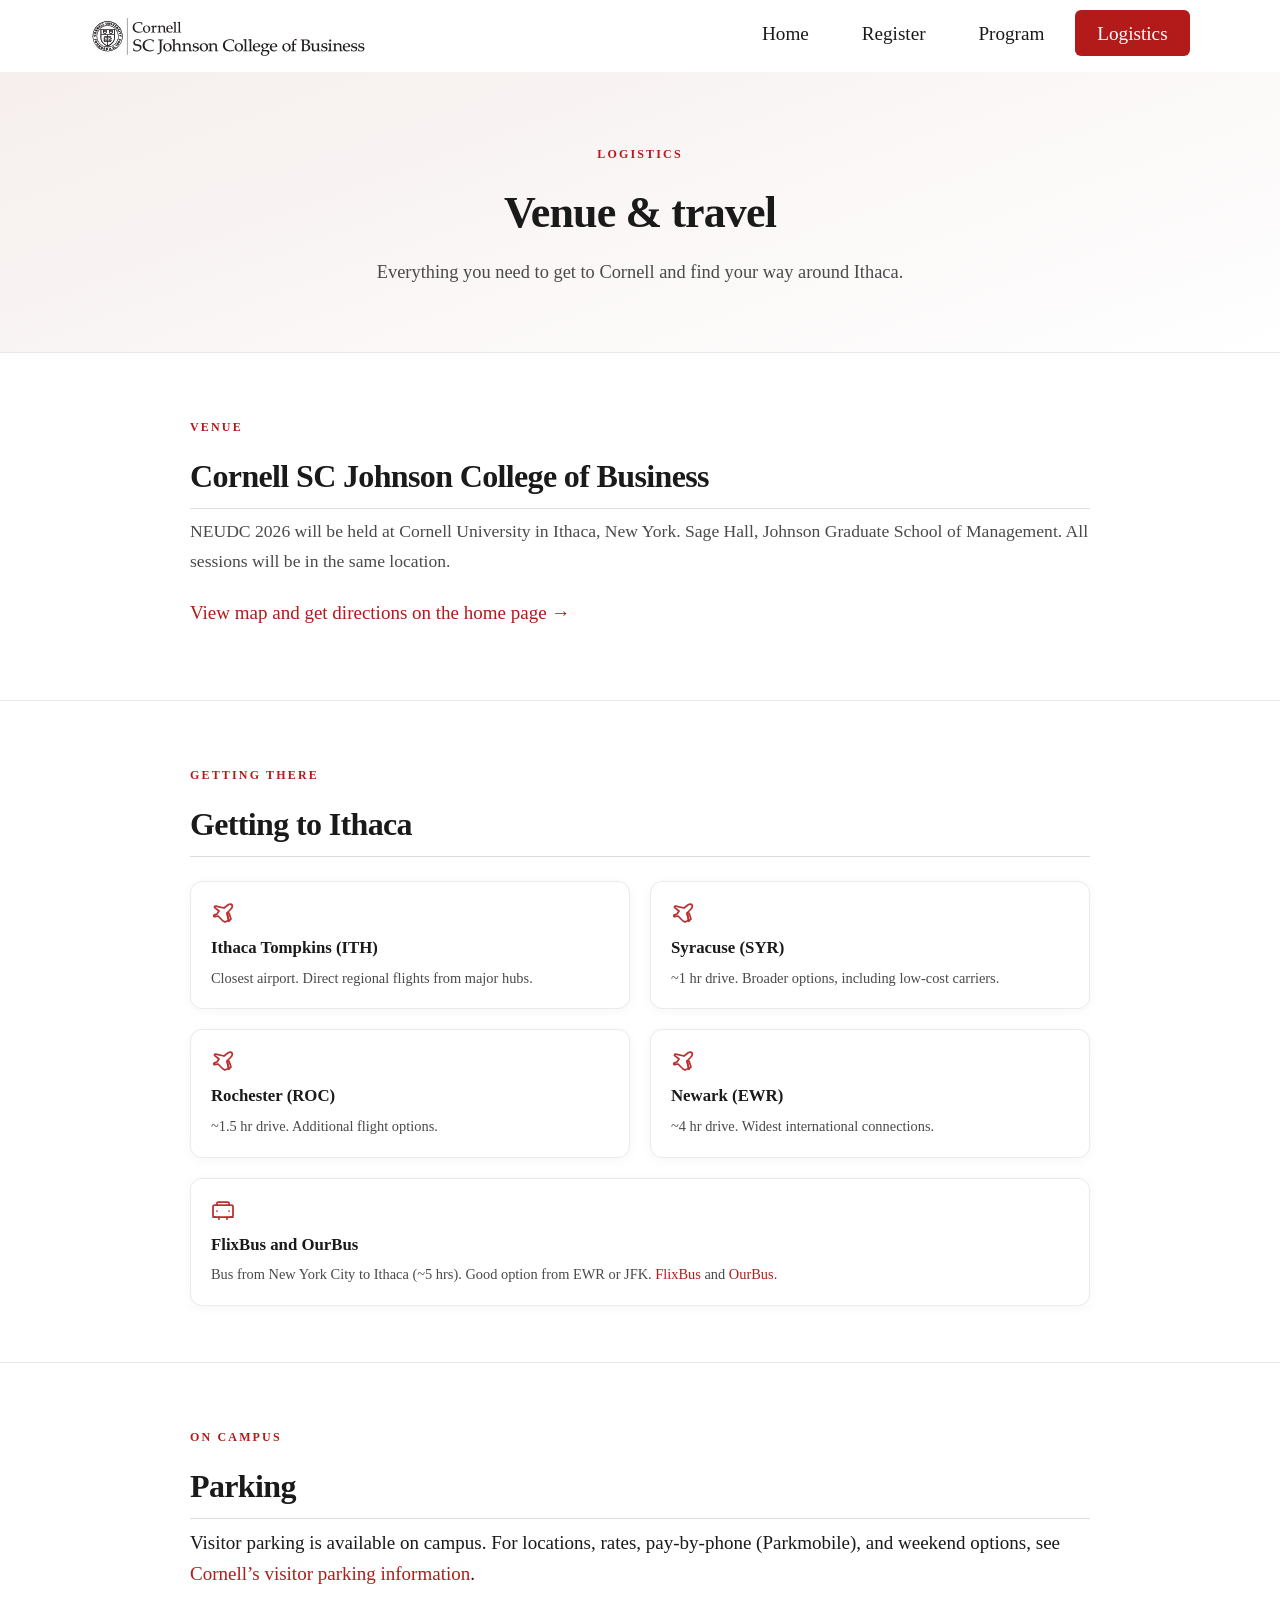
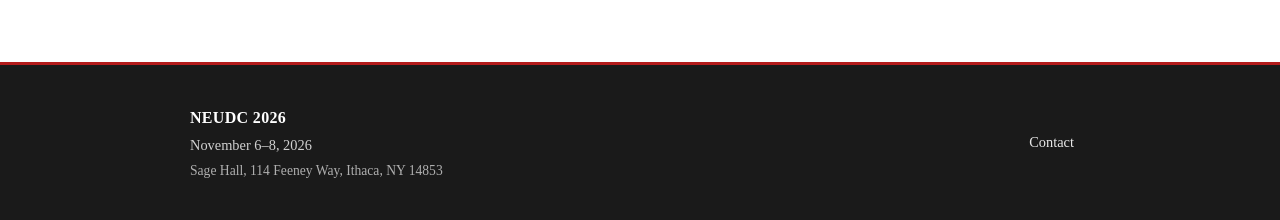
==== logistics.html @ 7b50faab "Initial commit: NEUDC 2026 conference site Made-with: Cursor" ====
<!DOCTYPE html>
<html lang="en">
<head>
  <meta charset="utf-8">
  <meta name="viewport" content="width=device-width, initial-scale=1">
  <title>Logistics — NEUDC 2026 · Cornell University</title>
  <link rel="stylesheet" href="styles.css">
</head>
<body id="top">
  <a href="#top" class="scroll-to-top" aria-label="Scroll to top" title="Back to top">↑</a>
  <header class="site-header">
    <div class="wrap">
      <div class="header-left">
        <a href="index.html" class="logo-link">
          <img src="SC-Johnson-College-Logo-package/Digital/SVG/SC Johnson Logo black.svg" alt="Cornell SC Johnson College of Business" class="logo-cornell">
        </a>
        <button type="button" class="hamburger" aria-label="Toggle menu" aria-expanded="false">
          <span class="hamburger-line"></span>
          <span class="hamburger-line"></span>
          <span class="hamburger-line"></span>
        </button>
      </div>
      <nav class="nav-wrapper" aria-label="Main">
        <ul class="nav">
          <li><a href="index.html">Home</a></li>
          <li><a href="register.html">Register</a></li>
          <li><a href="program.html">Program</a></li>
          <li><a href="logistics.html" class="active">Logistics</a></li>
        </ul>
      </nav>
    </div>
  </header>

  <section class="content-section logistics-hero">
    <div class="section-wrap">
      <span class="section-label">Logistics</span>
      <h1 class="logistics-hero__title">Venue &amp; travel</h1>
      <p class="logistics-hero__lead">Everything you need to get to Cornell and find your way around Ithaca.</p>
    </div>
  </section>

  <section class="content-section logistics-venue">
    <div class="section-wrap">
      <span class="section-label">Venue</span>
      <h2 class="section-title">Cornell SC Johnson College of Business</h2>
      <p class="lead">NEUDC 2026 will be held at Cornell University in Ithaca, New York. Sage Hall, Johnson Graduate School of Management. All sessions will be in the same location.</p>
      <p><a href="index.html#section-venue">View map and get directions on the home page →</a></p>
    </div>
  </section>

  <section class="content-section logistics-getting-there">
    <div class="section-wrap">
      <span class="section-label">Getting there</span>
      <h2 class="section-title">Getting to Ithaca</h2>
      <div class="transport-grid">
        <div class="transport-card">
          <span class="transport-card__icon" aria-hidden="true"><svg xmlns="http://www.w3.org/2000/svg" width="24" height="24" viewBox="0 0 24 24" fill="none" stroke="currentColor" stroke-width="1.75" stroke-linecap="round" stroke-linejoin="round"><path d="M17.8 19.2L16 11l3.5-3.5C21 6 21.5 4 21 3c-.5-1-2-1-3.5-.5L13 6L4.8 4.2c-.5-.1-1 .1-1.2.5-.2.4 0 .9.4 1.2L8 9l-2 3-2.5.8c-.5.2-.8.7-.7 1.2.1.5.6.8 1.1.7L7 14l5 5 2 1 3.8-1.8z"/><path d="M16 11l2 8 2-2-2-6-2 0z"/></svg></span>
          <h3 class="transport-card__title">Ithaca Tompkins (ITH)</h3>
          <p class="transport-card__desc">Closest airport. Direct regional flights from major hubs.</p>
        </div>
        <div class="transport-card">
          <span class="transport-card__icon" aria-hidden="true"><svg xmlns="http://www.w3.org/2000/svg" width="24" height="24" viewBox="0 0 24 24" fill="none" stroke="currentColor" stroke-width="1.75" stroke-linecap="round" stroke-linejoin="round"><path d="M17.8 19.2L16 11l3.5-3.5C21 6 21.5 4 21 3c-.5-1-2-1-3.5-.5L13 6L4.8 4.2c-.5-.1-1 .1-1.2.5-.2.4 0 .9.4 1.2L8 9l-2 3-2.5.8c-.5.2-.8.7-.7 1.2.1.5.6.8 1.1.7L7 14l5 5 2 1 3.8-1.8z"/><path d="M16 11l2 8 2-2-2-6-2 0z"/></svg></span>
          <h3 class="transport-card__title">Syracuse (SYR)</h3>
          <p class="transport-card__desc">~1 hr drive. Broader options, including low-cost carriers.</p>
        </div>
        <div class="transport-card">
          <span class="transport-card__icon" aria-hidden="true"><svg xmlns="http://www.w3.org/2000/svg" width="24" height="24" viewBox="0 0 24 24" fill="none" stroke="currentColor" stroke-width="1.75" stroke-linecap="round" stroke-linejoin="round"><path d="M17.8 19.2L16 11l3.5-3.5C21 6 21.5 4 21 3c-.5-1-2-1-3.5-.5L13 6L4.8 4.2c-.5-.1-1 .1-1.2.5-.2.4 0 .9.4 1.2L8 9l-2 3-2.5.8c-.5.2-.8.7-.7 1.2.1.5.6.8 1.1.7L7 14l5 5 2 1 3.8-1.8z"/><path d="M16 11l2 8 2-2-2-6-2 0z"/></svg></span>
          <h3 class="transport-card__title">Rochester (ROC)</h3>
          <p class="transport-card__desc">~1.5 hr drive. Additional flight options.</p>
        </div>
        <div class="transport-card">
          <span class="transport-card__icon" aria-hidden="true"><svg xmlns="http://www.w3.org/2000/svg" width="24" height="24" viewBox="0 0 24 24" fill="none" stroke="currentColor" stroke-width="1.75" stroke-linecap="round" stroke-linejoin="round"><path d="M17.8 19.2L16 11l3.5-3.5C21 6 21.5 4 21 3c-.5-1-2-1-3.5-.5L13 6L4.8 4.2c-.5-.1-1 .1-1.2.5-.2.4 0 .9.4 1.2L8 9l-2 3-2.5.8c-.5.2-.8.7-.7 1.2.1.5.6.8 1.1.7L7 14l5 5 2 1 3.8-1.8z"/><path d="M16 11l2 8 2-2-2-6-2 0z"/></svg></span>
          <h3 class="transport-card__title">Newark (EWR)</h3>
          <p class="transport-card__desc">~4 hr drive. Widest international connections.</p>
        </div>
        <div class="transport-card transport-card--wide">
          <span class="transport-card__icon" aria-hidden="true"><svg xmlns="http://www.w3.org/2000/svg" width="24" height="24" viewBox="0 0 24 24" fill="none" stroke="currentColor" stroke-width="1.75" stroke-linecap="round" stroke-linejoin="round"><rect x="2" y="6" width="20" height="12" rx="1.5"/><path d="M6 6V4a1 1 0 011-1h10a1 1 0 011 1v2"/><path d="M6 12h.01M18 12h.01"/><path d="M2 18h3M19 18h3"/><path d="M8 18v2M16 18v2"/></svg></span>
          <h3 class="transport-card__title">FlixBus and OurBus</h3>
          <p class="transport-card__desc">Bus from New York City to Ithaca (~5 hrs). Good option from EWR or JFK. <a href="https://www.flixbus.com/" target="_blank" rel="noopener">FlixBus</a> and <a href="https://www.ourbus.com/bus/ithaca" target="_blank" rel="noopener">OurBus</a>.</p>
        </div>
      </div>
    </div>
  </section>

  <section class="content-section logistics-parking">
    <div class="section-wrap">
      <span class="section-label">On campus</span>
      <h2 class="section-title">Parking</h2>
      <p>Visitor parking is available on campus. For locations, rates, pay-by-phone (Parkmobile), and weekend options, see <a href="https://www.cornell.edu/visit/parking/" target="_blank" rel="noopener">Cornell’s visitor parking information</a>.</p>
    </div>
  </section>

  <footer class="site-footer">
    <div class="site-footer__wrap">
      <div class="site-footer__brand">
        <span class="site-footer__name">NEUDC 2026</span>
        <span class="site-footer__meta">November 6–8, 2026</span>
        <span class="site-footer__address">Sage Hall, 114 Feeney Way, Ithaca, NY 14853</span>
      </div>
      <a href="#" class="site-footer__link" title="Contact email TBA">Contact</a>
    </div>
  </footer>
  <script>
    (function() {
      var btn = document.querySelector('.scroll-to-top');
      if (!btn) return;
      function toggle() { btn.classList.toggle('visible', window.scrollY > 400); }
      window.addEventListener('scroll', toggle);
      toggle();
    })();
    (function() {
      var hamburger = document.querySelector('.hamburger');
      var nav = document.querySelector('.nav-wrapper');
      if (!hamburger || !nav) return;
      function openMenu() {
        hamburger.setAttribute('aria-expanded', 'true');
        nav.classList.add('is-open');
        document.body.classList.add('menu-open');
      }
      function closeMenu() {
        hamburger.setAttribute('aria-expanded', 'false');
        nav.classList.remove('is-open');
        document.body.classList.remove('menu-open');
      }
      hamburger.addEventListener('click', function() {
        if (nav.classList.contains('is-open')) closeMenu();
        else openMenu();
      });
      nav.querySelectorAll('.nav a').forEach(function(a) {
        a.addEventListener('click', closeMenu);
      });
      document.addEventListener('keydown', function(e) {
        if (e.key === 'Escape') closeMenu();
      });
    })();
  </script>
</body>
</html>
---- styles.css ----
/* NEUDC 2026 — Cornell University / CIDER */

:root {
  /* Primary palette — Cornell red, used for primary CTAs, nav active, links, accents */
  --cornell-red: #b31b1b;
  --cornell-red-dark: #8b1515;
  --cornell-red-light: #d43838;
  /* Neutrals */
  --text: #1a1a1a;
  --text-muted: #4a4a4a;
  --text-light: #6b6b6b;
  --bg: #f8f7f5;
  --bg-alt: #fff;
  --white: #fff;
  --border: #ddd;
  --border-light: #ebeae8;
  /* Intentional link/CTA use */
  --link: var(--cornell-red);
  --link-hover: var(--cornell-red-dark);
  /* Motion */
  --ease-out: cubic-bezier(0.25, 0.46, 0.45, 0.94);
  --transition-fast: 0.2s var(--ease-out);
  --transition-medium: 0.3s var(--ease-out);
}

* {
  box-sizing: border-box;
}

html {
  scroll-behavior: smooth;
  height: 100%;
}

body {
  margin: 0;
  min-height: 100%;
  display: flex;
  flex-direction: column;
  font-family: Georgia, "Times New Roman", serif;
  font-size: 19px;
  line-height: 1.65;
  color: var(--text);
  background: var(--bg);
}

/* Site header */
.site-header {
  background: var(--white);
  padding: 1rem 1.5rem;
  position: relative;
}

.site-header .wrap {
  max-width: 1100px;
  margin: 0 auto;
  display: flex;
  align-items: center;
  justify-content: space-between;
  flex-wrap: wrap;
  gap: 1rem;
  position: relative;
}

.header-left {
  display: flex;
  align-items: center;
  gap: 1rem;
}

/* Hamburger — hidden on large screens, shown on small */
.hamburger {
  display: none;
  flex-direction: column;
  justify-content: center;
  gap: 5px;
  width: 44px;
  height: 44px;
  padding: 10px;
  background: none;
  border: none;
  cursor: pointer;
  border-radius: 6px;
  transition: background var(--transition-fast);
  color: var(--text);
}
.hamburger:hover {
  background: rgba(179, 27, 27, 0.08);
}
.hamburger-line {
  display: block;
  width: 22px;
  height: 2px;
  background: currentColor;
  border-radius: 1px;
  transition: transform var(--transition-medium), opacity var(--transition-fast);
}
.hamburger[aria-expanded="true"] .hamburger-line:nth-child(1) {
  transform: translateY(7px) rotate(45deg);
}
.hamburger[aria-expanded="true"] .hamburger-line:nth-child(2) {
  opacity: 0;
}
.hamburger[aria-expanded="true"] .hamburger-line:nth-child(3) {
  transform: translateY(-7px) rotate(-45deg);
}

.logo-link {
  display: flex;
  align-items: center;
  gap: 0.75rem;
  text-decoration: none;
  color: var(--text);
  transition: opacity var(--transition-fast);
}

.logo-link:hover {
  opacity: 0.85;
}

.logo-link {
  gap: 1.25rem;
}

.logo-link img {
  height: 52px;
  width: auto;
  max-height: 56px;
  display: block;
  object-fit: contain;
}

.logo-link .logo-neudc {
  height: 34px;
  max-height: 38px;
}

.logo-link .logo-cornell {
  height: 40px;
  max-height: 44px;
}

.logo-sep {
  color: var(--border);
  font-weight: 300;
  font-size: 1.25rem;
  line-height: 1;
  user-select: none;
}

.nav {
  display: flex;
  gap: 0.5rem;
  list-style: none;
  margin: 0;
  padding: 0;
}

.nav a {
  padding: 0.8rem 1.4rem;
  text-decoration: none;
  color: var(--text);
  font-size: 1.2rem;
  font-weight: 500;
  border-radius: 6px;
  transition: color var(--transition-fast), background var(--transition-fast);
}

.nav a:hover {
  background: rgba(179, 27, 27, 0.08);
  color: var(--cornell-red);
}

.nav a.active {
  background: var(--cornell-red);
  color: var(--white);
}

/* Mobile: hamburger + slide-down nav (large screens unchanged) */
@media (max-width: 768px) {
  .hamburger {
    display: flex;
  }
  .nav-wrapper {
    position: absolute;
    top: 100%;
    left: 50%;
    transform: translateX(-50%) translateY(-8px);
    width: 100vw;
    background: var(--white);
    border-top: 1px solid var(--border-light);
    box-shadow: 0 12px 40px rgba(0,0,0,0.08), 0 4px 12px rgba(0,0,0,0.04);
    padding: 0.75rem 1.25rem 1.25rem;
    z-index: 50;
    opacity: 0;
    visibility: hidden;
    pointer-events: none;
    transition: opacity var(--transition-medium), transform var(--transition-medium), visibility var(--transition-medium);
  }
  .nav-wrapper.is-open {
    opacity: 1;
    visibility: visible;
    pointer-events: auto;
    transform: translateX(-50%) translateY(0);
  }
  .nav {
    flex-direction: column;
    gap: 0.25rem;
  }
  .nav li {
    border-bottom: 1px solid var(--border-light);
  }
  .nav li:last-child {
    border-bottom: none;
  }
  .nav a {
    display: block;
    padding: 0.9rem 1.15rem;
    border-radius: 8px;
    font-size: 1.05rem;
    letter-spacing: 0.02em;
    transition: background var(--transition-fast), color var(--transition-fast);
  }
  .nav a:hover {
    background: rgba(179, 27, 27, 0.06);
  }
  .nav a.active {
    background: rgba(179, 27, 27, 0.1);
    color: var(--cornell-red);
  }
  body.menu-open {
    overflow: hidden;
  }
  /* Responsive text — scale on small screens only; large screens unchanged */
  body {
    font-size: clamp(15px, 3.5vw, 19px);
    line-height: 1.6;
  }
  .section-title,
  .content-section .section-title {
    font-size: clamp(1.25rem, 4vw, 1.65rem);
  }
  .section-subtitle {
    font-size: clamp(1.05rem, 2.5vw, 1.2rem);
  }
  .lead {
    font-size: clamp(0.95rem, 2vw, 1.1rem);
  }
  .home-intro {
    font-size: clamp(0.95rem, 2vw, 1.15rem);
  }
  /* Buttons centered on small screens */
  .ctas {
    justify-content: center;
    align-items: center;
  }
  .ctas .cta {
    width: 100%;
    max-width: 280px;
    margin-left: auto;
    margin-right: auto;
    text-align: center;
  }
  .hero-with-photo .ctas .cta {
    min-width: 0;
    width: 100%;
    max-width: 280px;
  }
  .logistics-map-card__actions {
    justify-content: center;
  }
  .hero-with-photo .hero-content h1 {
    font-size: clamp(1.35rem, 5vw, 2.35rem);
  }
  .hero-with-photo .hero-content .hero-tagline {
    font-size: clamp(0.8rem, 2vw, 1.1rem);
  }
  .hero-with-photo .hero-content .hero-year {
    font-size: clamp(2rem, 8vw, 4rem);
  }
  .hero-with-photo .hero-content .meta {
    font-size: clamp(0.85rem, 2.5vw, 1.2rem);
  }
}

/* Content sections — single background, thin line between */
.content-section {
  padding: 3.5rem 2rem;
  background: var(--bg-alt);
  border-top: 1px solid var(--border-light);
}

.content-section:first-of-type {
  border-top: none;
}

.section-wrap {
  max-width: 900px;
  margin: 0 auto;
}

.home-intro {
  font-size: 1.15rem;
  line-height: 1.7;
  color: var(--text-muted);
  margin: 0 0 2rem;
  padding-bottom: 2rem;
  border-bottom: 1px solid var(--border-light);
}

.section-label {
  display: inline-block;
  font-size: 0.75rem;
  font-weight: 600;
  letter-spacing: 0.18em;
  text-transform: uppercase;
  color: var(--cornell-red);
  margin-bottom: 0.75rem;
}

.section-head {
  margin-bottom: 2rem;
}

.section-head .section-title {
  margin-top: 0;
}

.section-title {
  font-size: 1.65rem;
  font-weight: 600;
  margin: 0 0 0.5rem;
  color: var(--text);
  letter-spacing: -0.02em;
}

.content-section .section-title {
  font-size: clamp(1.5rem, 3vw, 2rem);
}

.section-subtitle {
  font-size: 1.2rem;
  margin: 1.75rem 0 0.5rem;
  color: var(--text);
}

.lead {
  font-size: 1.1rem;
  line-height: 1.7;
  color: var(--text-muted);
  margin: 0 0 1rem;
}

.content-section .lead {
  margin-bottom: 1.25rem;
}

.schedule-preview {
  list-style: none;
  padding-left: 0;
  margin: 1rem 0 1.5rem;
}

.schedule-preview li {
  padding: 0.6rem 0;
  border-bottom: 1px solid var(--border-light);
  margin-bottom: 0;
}

.schedule-preview li:last-child {
  border-bottom: none;
}

.link-arrow {
  font-weight: 500;
  transition: color var(--transition-fast);
}

/* Register page — award-winning layout */
.register-hero {
  background: linear-gradient(160deg, rgba(179, 27, 27, 0.06) 0%, rgba(179, 27, 27, 0.02) 50%, var(--bg-alt) 100%);
  padding: 4rem 2rem;
  text-align: center;
}

.register-hero__wrap {
  max-width: 560px;
}

.register-hero__label {
  display: block;
  margin-bottom: 0.5rem;
}

.register-hero__title {
  font-size: clamp(2.25rem, 5vw, 3.25rem);
  font-weight: 600;
  letter-spacing: -0.03em;
  margin: 0 0 0.5rem;
  color: var(--text);
}

.register-hero__dates {
  font-size: 1rem;
  font-weight: 500;
  color: var(--cornell-red);
  letter-spacing: 0.04em;
  margin: 0 0 1rem;
}

.register-hero__lead {
  font-size: 1.1rem;
  color: var(--text-muted);
  margin: 0 0 1.75rem;
  line-height: 1.6;
}

.register-hero__cta {
  font-size: 1.2rem;
  padding: 1.1rem 2.5rem;
  border-radius: 999px;
  box-shadow: 0 4px 20px rgba(179, 27, 27, 0.25);
  transition: transform var(--transition-medium), box-shadow var(--transition-medium);
}

.register-hero__cta:hover {
  transform: translateY(-2px);
  box-shadow: 0 8px 28px rgba(179, 27, 27, 0.35);
}

.register-fee-note {
  margin: -0.25rem 0 1.5rem;
  font-size: 0.9rem;
  color: var(--text-muted);
}

.register-fees__title {
  margin-bottom: 0.5rem;
}

.fee-cards {
  display: grid;
  grid-template-columns: repeat(2, 1fr);
  gap: 1.5rem;
  margin: 1.5rem 0 2rem;
}

.fee-card {
  background: var(--white);
  border: 1px solid var(--border-light);
  border-radius: 16px;
  padding: 1.75rem;
  box-shadow: 0 4px 20px rgba(0,0,0,0.04);
  position: relative;
  overflow: hidden;
}

.fee-card::before {
  content: "";
  position: absolute;
  top: 0;
  left: 0;
  width: 4px;
  height: 100%;
  background: var(--cornell-red);
}

.fee-card--reduced::before {
  background: var(--text-muted);
}

.fee-card__badge {
  display: inline-block;
  font-size: 0.7rem;
  font-weight: 600;
  letter-spacing: 0.12em;
  text-transform: uppercase;
  color: var(--cornell-red);
  margin-bottom: 0.75rem;
}

.fee-card--reduced .fee-card__badge {
  color: var(--text-muted);
}

.fee-card__price {
  font-size: 2.5rem;
  font-weight: 600;
  color: var(--cornell-red);
  margin-bottom: 0.35rem;
  line-height: 1.1;
  letter-spacing: -0.02em;
}

.fee-card__title {
  font-size: 1.1rem;
  font-weight: 600;
  margin: 0 0 0.5rem;
  color: var(--text);
}

.fee-card__desc {
  font-size: 0.95rem;
  color: var(--text-muted);
  margin: 0;
  line-height: 1.5;
}

.fee-card--reduced .fee-card__price {
  color: var(--text);
}

.register-includes {
  background: linear-gradient(180deg, transparent 0%, rgba(179, 27, 27, 0.03) 100%);
  border-radius: 12px;
  padding: 1.25rem 1.5rem;
  border: 1px solid var(--border-light);
}

.register-includes__label {
  display: block;
  font-size: 0.75rem;
  font-weight: 600;
  letter-spacing: 0.1em;
  text-transform: uppercase;
  color: var(--cornell-red);
  margin-bottom: 0.35rem;
}

.register-includes__text {
  font-size: 0.95rem;
  color: var(--text-muted);
  margin: 0;
  line-height: 1.5;
}

/* Logistics page — venue, maps, transport, hotels */
.logistics-hero {
  text-align: center;
  padding: 4rem 2rem;
  background: linear-gradient(160deg, rgba(179, 27, 27, 0.04) 0%, var(--bg-alt) 100%);
}

.logistics-hero__title {
  font-size: clamp(2rem, 4.5vw, 2.75rem);
  font-weight: 600;
  letter-spacing: -0.02em;
  margin: 0 0 0.5rem;
  color: var(--text);
}

.logistics-hero__lead {
  font-size: 1.15rem;
  color: var(--text-muted);
  margin: 0;
}

.logistics-venue .section-wrap {
  padding-bottom: 0;
}

.logistics-directions-title {
  font-size: 1.15rem;
  font-weight: 600;
  color: var(--text);
  margin: 1.5rem 0 0.5rem;
}

.section-venue__more {
  margin: 0 0 1.25rem;
  font-size: 0.95rem;
}

.section-venue__more a {
  font-weight: 500;
}

.venue-address {
  margin: 1.5rem 0 0;
  padding: 1.5rem;
  background: var(--white);
  border-radius: 12px;
  border: 1px solid var(--border-light);
  box-shadow: 0 2px 12px rgba(0,0,0,0.04);
}

.venue-address__line {
  margin: 0;
  font-size: 1.05rem;
  font-weight: 500;
  color: var(--text);
}

.venue-address__line + .venue-address__line {
  margin-top: 0.25rem;
}

.venue-address__link {
  display: inline-block;
  margin-top: 0.75rem;
  font-weight: 500;
}

.logistics-map-card {
  margin-top: 1.5rem;
  width: 100%;
  border: 1px solid var(--border-light);
  border-radius: 12px;
  overflow: hidden;
  background: var(--bg-subtle);
  box-shadow: 0 2px 12px rgba(0,0,0,0.04);
}

.logistics-map-card__streetview {
  position: relative;
  width: 100%;
  aspect-ratio: 16 / 10;
  background: var(--border-light);
}

.logistics-map-card__iframe {
  position: absolute;
  top: 0;
  left: 0;
  width: 100%;
  height: 100%;
  border: 0;
  display: block;
}

.logistics-map-card__actions {
  display: flex;
  flex-wrap: wrap;
  gap: 0.75rem;
  padding: 1rem 1.25rem;
}

.logistics-map-card__cta {
  display: inline-block;
  padding: 0.5rem 1rem;
  font-size: 0.9rem;
  font-weight: 600;
  border-radius: 8px;
  text-decoration: none;
  transition: background var(--transition-fast), color var(--transition-fast), border-color var(--transition-fast);
}

.logistics-map-card__cta:first-child {
  background: var(--cornell-red);
  color: var(--white);
}

.logistics-map-card__cta:first-child:hover {
  background: var(--cornell-red-dark);
  color: var(--white);
  text-decoration: none;
}

.logistics-map-card__cta--secondary {
  background: transparent;
  color: var(--text);
  border: 1px solid var(--border);
}

.logistics-map-card__cta--secondary:hover {
  background: var(--white);
  color: var(--cornell-red);
  border-color: var(--cornell-red);
  text-decoration: none;
}

.transport-grid {
  display: grid;
  grid-template-columns: repeat(2, 1fr);
  gap: 1.25rem;
  margin-top: 1.5rem;
}

.transport-card {
  background: var(--white);
  border: 1px solid var(--border-light);
  border-radius: 12px;
  padding: 1.25rem;
  box-shadow: 0 2px 12px rgba(0,0,0,0.04);
}

.transport-card--wide {
  grid-column: 1 / -1;
}

.transport-card__icon {
  display: block;
  margin-bottom: 0.5rem;
  color: var(--cornell-red);
  opacity: 0.9;
}

.transport-card__icon svg {
  display: block;
  width: 1.5rem;
  height: 1.5rem;
}

.transport-card__title {
  font-size: 1.05rem;
  font-weight: 600;
  margin: 0 0 0.35rem;
  color: var(--text);
}

.transport-card__desc {
  font-size: 0.9rem;
  color: var(--text-muted);
  margin: 0;
  line-height: 1.45;
}

@media (max-width: 640px) {
  .logistics-hero {
    padding: 3rem 1.25rem;
  }

  .logistics-map-card__actions {
    padding: 0.875rem 1.25rem;
    gap: 0.5rem;
  }

  .transport-grid {
    grid-template-columns: 1fr;
  }

  .register-hero {
    padding: 3rem 1.25rem;
  }

  .fee-cards {
    grid-template-columns: 1fr;
    margin: 1.25rem 0 1.5rem;
  }

  .fee-card__price {
    font-size: 2.25rem;
  }
}

/* People loop — aligned with section text column */
.people-loop-outer {
  max-width: 900px;
  margin: 0 auto;
  padding: 0;
  position: relative;
}

.people-loop-wrap {
  position: relative;
  margin: 0;
  padding: 0 0 1rem;
}

.people-loop {
  display: flex;
  gap: 1.5rem;
  overflow-x: auto;
  scroll-snap-type: x mandatory;
  scrollbar-width: none;
  -webkit-overflow-scrolling: touch;
  padding-bottom: 0.5rem;
}

.people-loop::-webkit-scrollbar {
  display: none;
}

.person-card {
  flex: 0 0 200px;
  scroll-snap-align: start;
  text-align: center;
  transition: transform var(--transition-medium);
}

.person-card:hover {
  transform: translateY(-4px);
}

.person-card__image {
  width: 140px;
  height: 140px;
  margin: 0 auto 1rem;
  border-radius: 50%;
  background: linear-gradient(145deg, #e8e6e3 0%, #d4d2ce 100%);
  display: flex;
  align-items: center;
  justify-content: center;
  font-size: 0.7rem;
  font-weight: 600;
  letter-spacing: 0.08em;
  text-transform: uppercase;
  color: var(--text-muted);
}

.person-card__name {
  font-size: 1rem;
  font-weight: 600;
  margin: 0 0 0.25rem;
  color: var(--text);
}

.person-card__affiliation {
  font-size: 0.85rem;
  color: var(--text-muted);
  margin: 0;
  line-height: 1.4;
}

.people-loop-fade {
  position: absolute;
  top: 0;
  bottom: 2rem;
  width: 4rem;
  pointer-events: none;
}

.people-loop-fade--left {
  left: 0;
  background: linear-gradient(90deg, var(--bg-alt) 0%, transparent 100%);
}

.people-loop-fade--right {
  right: 0;
  background: linear-gradient(270deg, var(--bg-alt) 0%, transparent 100%);
}

.people-loop-outer .people-loop-fade--left {
  left: 0;
}

.people-loop-outer .people-loop-fade--right {
  right: 0;
}

.section-speakers .people-loop-fade--left {
  background: linear-gradient(90deg, var(--bg-alt) 0%, transparent 100%);
}

.section-speakers .people-loop-fade--right {
  background: linear-gradient(270deg, var(--bg-alt) 0%, transparent 100%);
}

.section-submission {
  background: var(--bg-alt);
}

/* Sponsors grid — placeholder logos */
.sponsors-grid {
  display: grid;
  grid-template-columns: repeat(auto-fill, minmax(220px, 1fr));
  gap: 2.5rem;
  align-items: stretch;
  justify-items: center;
  max-width: 900px;
  margin: 0 auto;
}

.sponsor-logo {
  width: 100%;
  max-width: 260px;
  aspect-ratio: 2 / 1;
  display: flex;
  align-items: center;
  justify-content: center;
  padding: 1.5rem;
  background: var(--white);
  border-radius: 12px;
  box-shadow: 0 2px 12px rgba(0,0,0,0.06);
  transition: transform var(--transition-medium), box-shadow var(--transition-medium);
  overflow: hidden;
}

.sponsor-logo:hover {
  transform: translateY(-2px);
  box-shadow: 0 8px 24px rgba(0,0,0,0.08);
}

.sponsor-logo--placeholder span {
  font-size: 0.8rem;
  font-weight: 600;
  letter-spacing: 0.06em;
  color: var(--text-light);
}

.sponsor-logo:first-child span {
  color: var(--cornell-red);
}

.sponsor-logo:nth-child(2) span {
  color: var(--text-muted);
}

.sponsor-logo img {
  max-width: 95%;
  max-height: 85%;
  width: auto;
  height: auto;
  object-fit: contain;
  object-position: center;
}

/* Typography — body and headings */
h1 {
  font-size: 2rem;
  margin: 0 0 0.5rem;
  color: var(--text);
}

h2 {
  font-size: 1.5rem;
  margin: 2rem 0 1rem;
  padding-bottom: 0.35rem;
  border-bottom: 1px solid var(--border);
  color: var(--text);
}

h3 {
  font-size: 1.2rem;
  margin: 1.5rem 0 0.75rem;
  color: var(--text);
}

p {
  margin: 0 0 1rem;
  color: var(--text);
}

a {
  color: var(--link);
  text-decoration: none;
  transition: color var(--transition-fast);
}

a:hover {
  text-decoration: underline;
  color: var(--link-hover);
}

/* Hero (home only) */
.hero {
  text-align: center;
  padding: 2.5rem 1.5rem 3rem;
  background: linear-gradient(180deg, var(--white) 0%, var(--bg) 100%);
  border-bottom: 1px solid var(--border);
}

/* Hero with background photo — fill viewport below nav */
.hero-with-photo {
  position: relative;
  min-height: calc(100vh - 64px);
  padding: 4rem 2rem;
  background-size: cover;
  background-position: center;
  background-repeat: no-repeat;
  display: flex;
  align-items: center;
  justify-content: center;
}

.hero-overlay {
  position: absolute;
  inset: 0;
  background: linear-gradient(180deg, rgba(0,0,0,0.6) 0%, rgba(0,0,0,0.75) 100%);
}

.hero-content {
  position: relative;
  z-index: 1;
  width: 100%;
  max-width: 900px;
  padding: 2rem 3rem;
  text-align: center;
  margin: 0 auto;
}

.hero-with-photo .hero-content h1,
.hero-with-photo .hero-content .subtitle,
.hero-with-photo .hero-content .intro {
  color: rgba(255,255,255,0.98);
  font-weight: 500;
}

.hero-with-photo .hero-content h1 {
  font-weight: 600;
}

.hero-with-photo .hero-content .subtitle {
  color: rgba(255,255,255,0.95);
  font-weight: 400;
}

.hero-with-photo .hero-content .hero-tagline {
  color: rgba(255,255,255,0.88);
  font-size: clamp(0.9rem, 1.6vw, 1.1rem);
  font-weight: 500;
  margin: 0 auto 0.75rem;
  letter-spacing: 0.06em;
}

.hero-with-photo .hero-content h1 {
  font-weight: 600;
  letter-spacing: -0.01em;
}

.hero-with-photo .hero-content .hero-year {
  color: var(--white);
  font-size: clamp(2.5rem, 6vw, 4rem);
  font-weight: 300;
  margin: 0.25rem auto 1rem;
  letter-spacing: 0.15em;
}

.hero-with-photo .hero-content .meta {
  font-size: clamp(1rem, 1.8vw, 1.2rem);
  font-weight: 400;
  margin: 0 auto 1.5rem;
  letter-spacing: 0.04em;
  display: flex;
  flex-wrap: wrap;
  align-items: center;
  justify-content: center;
  gap: 0.75rem 1rem;
}

.hero-with-photo .hero-content .meta-dates {
  color: rgba(255,255,255,0.95);
}

.hero-with-photo .hero-content .meta-place {
  color: rgba(255,255,255,0.75);
}

.hero-with-photo .hero-content .meta-place::before {
  content: "·";
  margin-right: 0.75rem;
  color: rgba(255,255,255,0.5);
  font-weight: 300;
}

@media (max-width: 480px) {
  .hero-with-photo .hero-content .meta {
    flex-direction: column;
    gap: 0.25rem;
  }
  .hero-with-photo .hero-content .meta-place::before {
    content: none;
    margin-right: 0;
  }
}

/* Hero secondary CTA — high contrast on dark overlay: solid light background, dark text */
.hero-with-photo .cta-secondary {
  background: var(--white);
  color: var(--text) !important;
  border: 2px solid var(--white);
  font-weight: 600;
}

.hero-with-photo .cta-secondary:hover {
  background: var(--bg);
  color: var(--text) !important;
  border-color: var(--white);
  transform: translateY(-1px);
  box-shadow: 0 4px 12px rgba(0,0,0,0.15);
}

.hero h1 {
  font-size: 2.25rem;
  margin-bottom: 0.25rem;
}

.hero-with-photo .hero-content h1 {
  font-size: clamp(1.65rem, 3.5vw, 2.35rem);
  margin: 0 auto 0.5rem;
  line-height: 1.3;
  max-width: 16em;
}

.hero .subtitle {
  font-size: 1.15rem;
  color: var(--text-muted);
  margin-bottom: 0.5rem;
}

.hero-with-photo .hero-content .subtitle {
  font-size: clamp(1.4rem, 2.8vw, 1.9rem);
  margin: 0 auto 0.75rem;
}


.hero .meta {
  font-size: 1rem;
  color: var(--cornell-red);
  font-weight: 600;
  margin-bottom: 1.25rem;
}

.hero-with-photo .hero-content .meta {
  font-size: clamp(1rem, 1.8vw, 1.2rem);
}

.hero .intro {
  max-width: 560px;
  margin: 0 auto 1.5rem;
  font-size: 1.05rem;
}

.hero-with-photo .hero-content .intro {
  max-width: 640px;
  margin: 0 auto 2rem;
  font-size: clamp(1.2rem, 2vw, 1.45rem);
  line-height: 1.5;
  font-weight: 400;
}

.ctas {
  display: flex;
  flex-wrap: wrap;
  gap: 1rem;
  justify-content: center;
  margin: 1.5rem auto 0;
}

.hero-with-photo .ctas {
  gap: 1.25rem;
  margin: 2rem auto 0;
}

/* Hero scroll hint — signals more content below */
.hero-scroll-hint {
  position: absolute;
  bottom: 1.5rem;
  left: 50%;
  transform: translateX(-50%);
  display: flex;
  flex-direction: column;
  align-items: center;
  gap: 0.25rem;
  color: rgba(255,255,255,0.85);
  text-decoration: none;
  font-size: 0.8rem;
  font-weight: 500;
  letter-spacing: 0.12em;
  text-transform: uppercase;
  z-index: 2;
}

.hero-scroll-hint:hover {
  color: rgba(255,255,255,0.85);
  text-decoration: none;
}

.hero-scroll-hint-icon {
  line-height: 1;
  animation: hero-scroll-bounce 2s ease-in-out infinite;
}

.hero-scroll-hint-icon svg {
  display: block;
  width: 1.25rem;
  height: 1.25rem;
}

@keyframes hero-scroll-bounce {
  0%, 100% { transform: translateY(0); }
  50% { transform: translateY(4px); }
}

.hero-with-photo .ctas .cta {
  width: 240px;
  min-width: 240px;
  box-sizing: border-box;
  text-align: center;
  transition: background var(--transition-fast), color var(--transition-fast), border-color var(--transition-fast), transform var(--transition-medium), box-shadow var(--transition-medium);
}

.hero-with-photo .cta {
  padding: 1rem 2rem;
  font-size: 1.15rem;
}

/* Primary CTA — Cornell red (nav and hero aligned) */
.cta-primary,
.cta {
  display: inline-block;
  padding: 0.85rem 1.75rem;
  background: var(--cornell-red);
  color: var(--white) !important;
  font-weight: 600;
  border-radius: 8px;
  text-decoration: none;
  border: 2px solid var(--cornell-red);
  transition: background var(--transition-fast), border-color var(--transition-fast), transform var(--transition-medium), box-shadow var(--transition-medium);
}

.cta-primary:hover,
.cta:hover {
  background: var(--cornell-red-dark);
  border-color: var(--cornell-red-dark);
  text-decoration: none;
}

.hero-with-photo .cta-primary:hover {
  transform: translateY(-1px);
  box-shadow: 0 4px 14px rgba(179, 27, 27, 0.35);
}

/* Secondary CTA in content sections — outline style */
.content-section .cta-secondary {
  background: transparent;
  color: var(--cornell-red) !important;
  border: 2px solid var(--cornell-red);
}

.content-section .cta-secondary:hover {
  background: rgba(179, 27, 27, 0.08);
}

/* Lists */
ul {
  margin: 0 0 1rem;
  padding-left: 1.5rem;
}

li {
  margin-bottom: 0.35rem;
}

/* Tables */
table {
  width: 100%;
  border-collapse: collapse;
  margin: 1rem 0;
  font-size: 0.95rem;
}

th, td {
  padding: 0.6rem 0.75rem;
  text-align: left;
  border: 1px solid var(--border);
}

th {
  background: var(--white);
  font-weight: 600;
}

tbody tr:nth-child(even) {
  background: var(--white);
}

tbody tr {
  transition: background var(--transition-fast);
}

tbody tr:hover {
  background: rgba(179, 27, 27, 0.04);
}

.key-dates-table {
  border-radius: 12px;
  overflow: hidden;
  box-shadow: 0 2px 16px rgba(0,0,0,0.06);
}

.key-dates-table th {
  background: var(--text);
  color: var(--white);
  font-size: 0.85rem;
  letter-spacing: 0.04em;
  text-transform: uppercase;
  padding: 0.85rem 1rem;
}

.key-dates-table td {
  padding: 0.85rem 1rem;
}

table a {
  white-space: nowrap;
}

/* Block content sections */
.section-block {
  margin-bottom: 2rem;
}

hr {
  border: none;
  border-top: 1px solid var(--border);
  margin: 2rem 0;
}

em {
  color: var(--text-muted);
  font-size: 0.95rem;
}

/* Photo gallery */
.photo-gallery {
  display: grid;
  grid-template-columns: repeat(auto-fill, minmax(220px, 1fr));
  gap: 1.25rem;
  margin: 1.5rem 0;
}

.gallery-item {
  position: relative;
  border-radius: 8px;
  overflow: hidden;
  box-shadow: 0 2px 8px rgba(0,0,0,0.08);
  background: var(--white);
  transition: transform var(--transition-medium), box-shadow var(--transition-medium);
}

.gallery-item:hover {
  transform: translateY(-4px);
  box-shadow: 0 8px 24px rgba(0,0,0,0.12);
}

.gallery-item img {
  width: 100%;
  height: 200px;
  object-fit: cover;
  display: block;
}

.gallery-caption {
  display: block;
  padding: 0.6rem 0.75rem;
  font-size: 0.9rem;
  color: var(--text-muted);
  background: var(--white);
}

/* Footer */
.site-footer {
  margin-top: auto;
  padding: 2.5rem 1.5rem 2.5rem;
  background: #1a1a1a;
  border-top: 3px solid var(--cornell-red);
  color: rgba(255,255,255,0.88);
  font-size: 0.95rem;
}

.site-footer__wrap {
  max-width: 900px;
  margin: 0 auto;
  display: flex;
  flex-wrap: wrap;
  align-items: center;
  justify-content: space-between;
  gap: 2rem;
}

.site-footer__brand {
  display: flex;
  flex-direction: column;
  gap: 0.2rem;
}

.site-footer__name {
  font-weight: 600;
  font-size: 1rem;
  color: var(--white);
  letter-spacing: 0.02em;
}

.site-footer__meta {
  font-size: 0.9rem;
  color: rgba(255,255,255,0.8);
}

.site-footer__address {
  font-size: 0.85rem;
  color: rgba(255,255,255,0.65);
  line-height: 1.4;
}

.site-footer__link {
  padding: 0.5rem 1rem;
  color: rgba(255,255,255,0.9);
  text-decoration: none;
  font-size: 0.9rem;
  font-weight: 500;
  border-radius: 6px;
  transition: color var(--transition-fast), background var(--transition-fast);
}

.site-footer__link:hover {
  color: var(--white);
  background: rgba(255,255,255,0.1);
  text-decoration: none;
}

/* Scroll to top button */
.scroll-to-top {
  position: fixed;
  bottom: 1.5rem;
  right: 1.5rem;
  width: 2.75rem;
  height: 2.75rem;
  display: flex;
  align-items: center;
  justify-content: center;
  background: var(--cornell-red);
  color: var(--white) !important;
  text-decoration: none;
  border-radius: 50%;
  font-size: 1.35rem;
  font-weight: 600;
  line-height: 1;
  box-shadow: 0 2px 12px rgba(179, 27, 27, 0.4);
  opacity: 0;
  visibility: hidden;
  transform: translateY(0.5rem);
  transition: opacity var(--transition-medium), visibility var(--transition-medium), transform var(--transition-medium), background var(--transition-fast);
  z-index: 100;
}

.scroll-to-top:hover {
  background: var(--cornell-red-dark);
  transform: translateY(-2px);
  box-shadow: 0 4px 16px rgba(179, 27, 27, 0.45);
}

.scroll-to-top.visible {
  opacity: 1;
  visibility: visible;
  transform: translateY(0);
}

/* Responsive */
@media (max-width: 640px) {
  .nav {
    flex-wrap: wrap;
  }

  .hero h1 {
    font-size: 1.75rem;
  }

  .hero-with-photo {
    min-height: calc(100vh - 64px);
    padding: 2.5rem 1.25rem;
  }

  .hero-with-photo .hero-content {
    padding: 1.5rem 1rem;
  }

  .ctas {
    flex-direction: column;
  }

  .cta {
    text-align: center;
  }

  .content-section {
    padding: 2.5rem 1.25rem;
  }

  .section-wrap {
    max-width: 100%;
  }

  .people-loop-outer {
    max-width: 100%;
  }

  .section-title {
    font-size: 1.45rem;
  }

  .site-footer__wrap {
    flex-direction: column;
    text-align: center;
  }

  .person-card {
    flex: 0 0 160px;
  }

  .person-card__image {
    width: 110px;
    height: 110px;
    font-size: 0.6rem;
  }

  .people-loop-wrap {
    margin: 0;
    padding: 0 0 1rem;
  }

  .sponsors-grid {
    grid-template-columns: repeat(2, 1fr);
    gap: 2rem;
  }

  .sponsor-logo {
    max-width: 180px;
  }

  .photo-gallery {
    grid-template-columns: 1fr;
  }

  .gallery-item img {
    height: 220px;
  }

  /* Override hero CTA fixed width so buttons center on small screens (after base .hero-with-photo .ctas .cta) */
  .ctas {
    flex-direction: column;
    justify-content: center;
    align-items: center;
  }
  .ctas .cta,
  .hero-with-photo .ctas .cta {
    width: 100%;
    max-width: 280px;
    min-width: 0;
    margin-left: auto;
    margin-right: auto;
    text-align: center;
  }
}

/* Small screens: ensure CTAs stay centered (override comes after base .hero-with-photo .ctas .cta) */
@media (max-width: 768px) {
  .ctas {
    flex-direction: column;
    justify-content: center;
    align-items: center;
  }
  .ctas .cta,
  .hero-with-photo .ctas .cta {
    width: 100%;
    max-width: 280px;
    min-width: 0;
    margin-left: auto;
    margin-right: auto;
    text-align: center;
  }
}
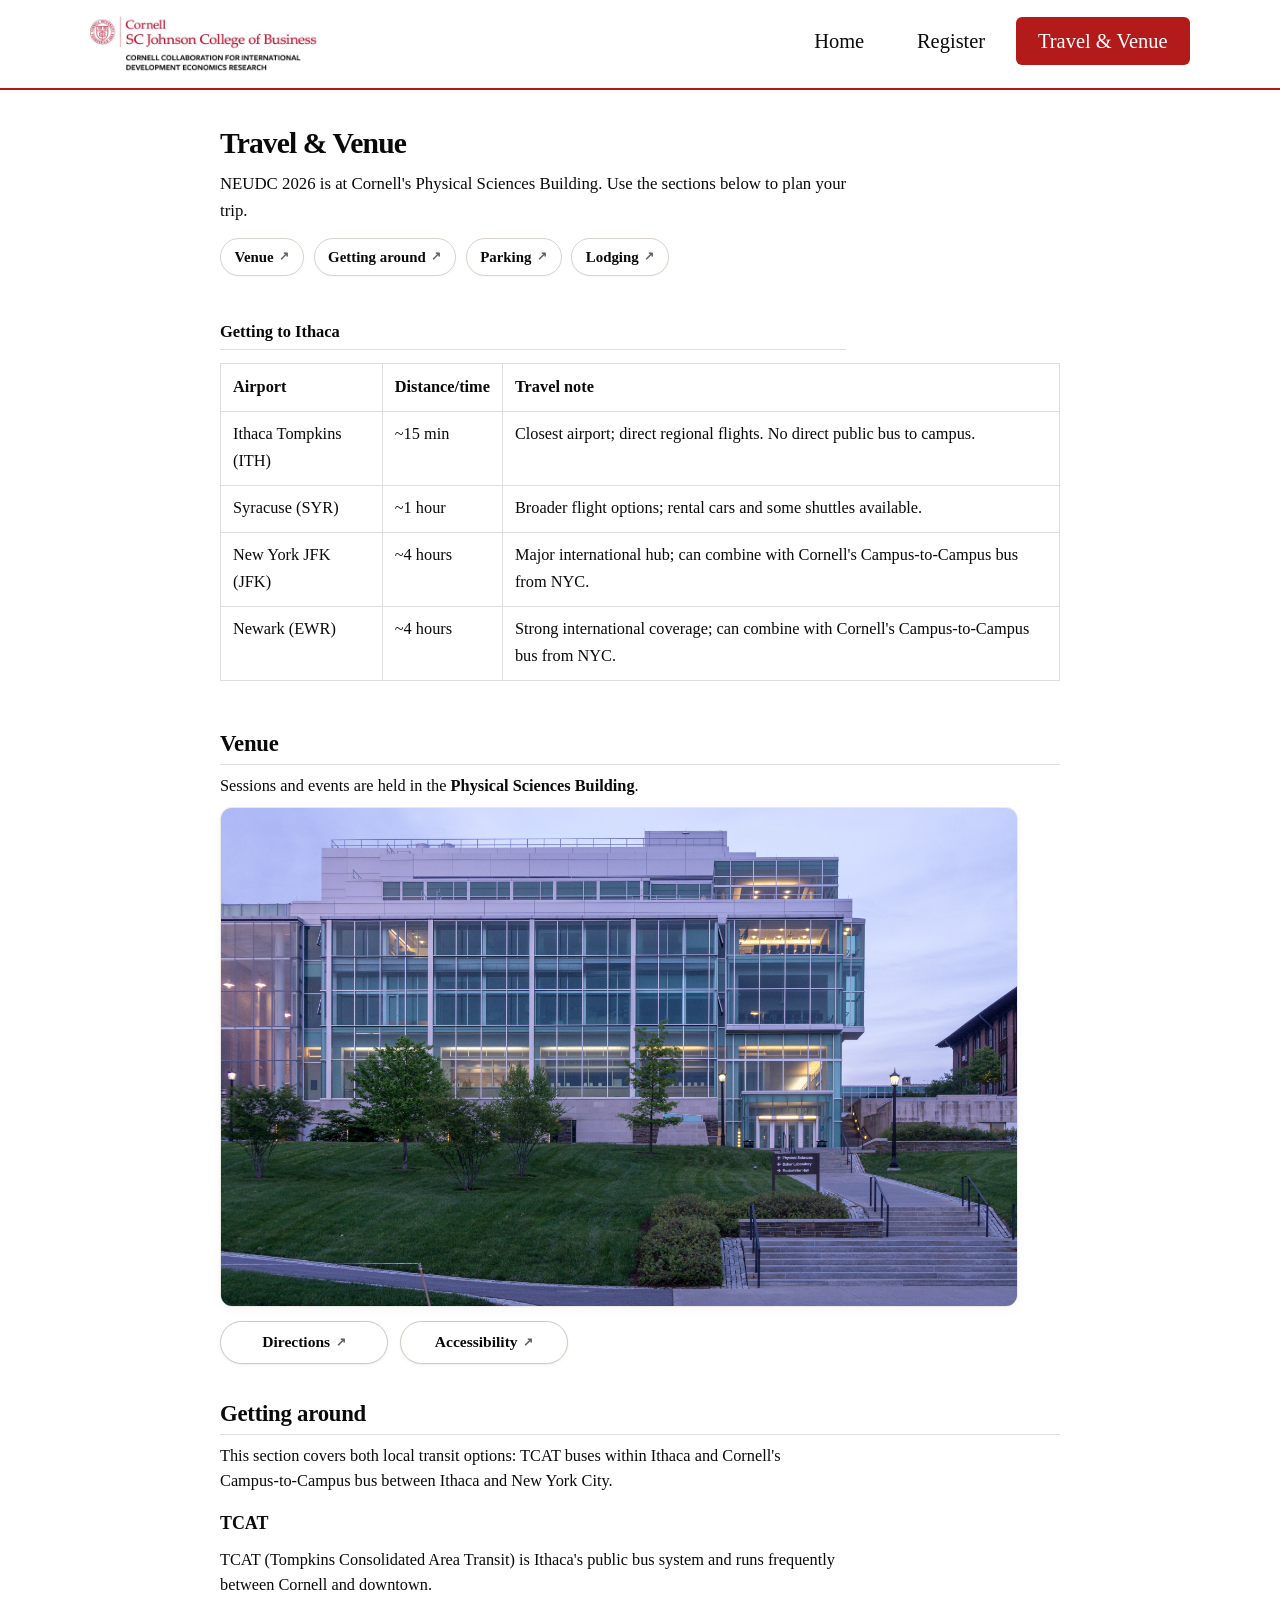
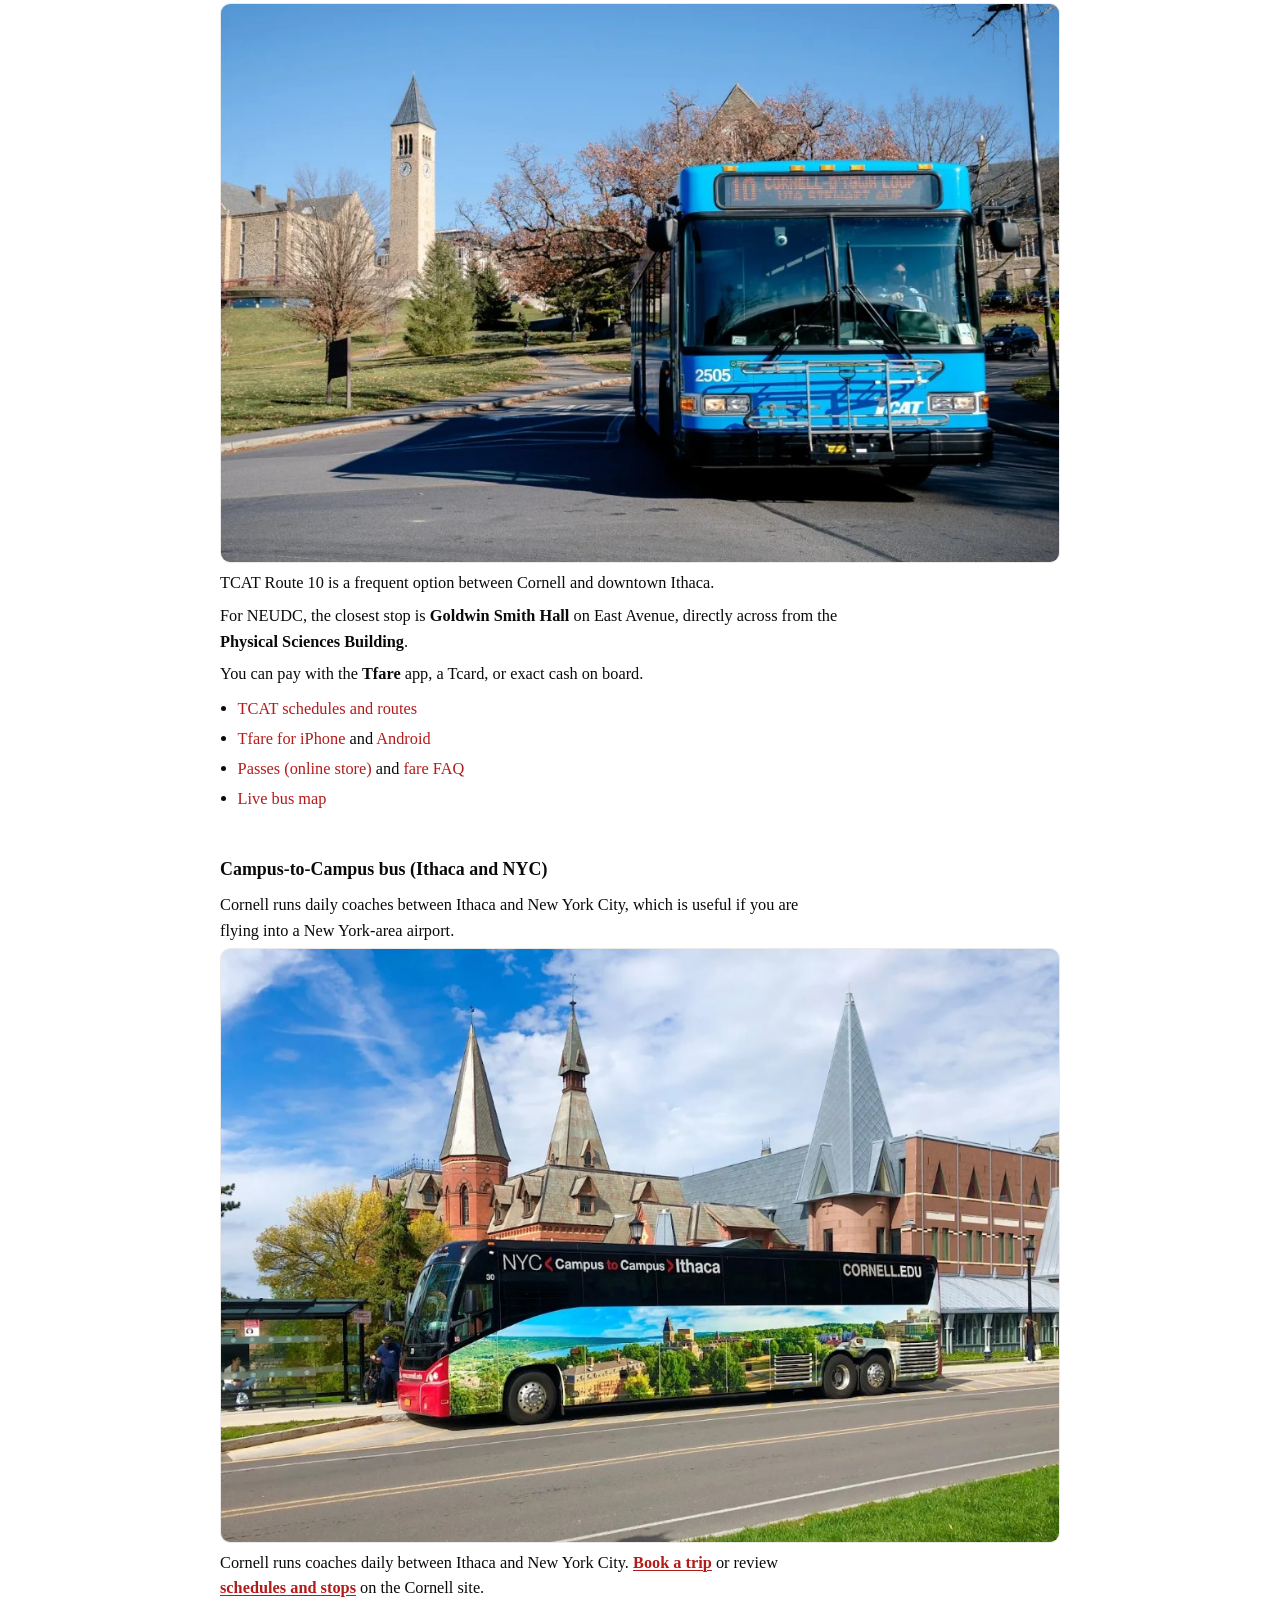
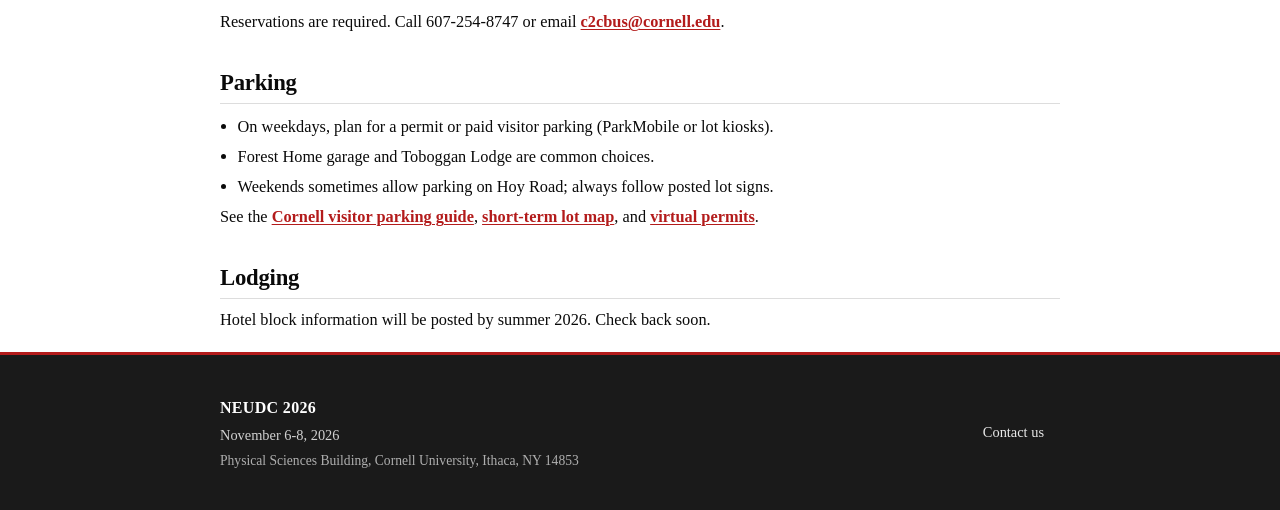
==== commit a76a2122: "Restructure pages into home/register/travel flow Consolidate program and CFP content on the homepage" ====
--- a/logistics.html
+++ b/logistics.html
@@ -3,136 +3,13 @@
 <head>
   <meta charset="utf-8">
   <meta name="viewport" content="width=device-width, initial-scale=1">
-  <title>Logistics — NEUDC 2026 · Cornell University</title>
-  <link rel="stylesheet" href="styles.css">
+  <title>Travel & Venue · NEUDC 2026 · Cornell University</title>
+  <meta http-equiv="refresh" content="0; url=travel.html">
+  <script>
+    location.replace('travel.html');
+  </script>
 </head>
-<body id="top">
-  <a href="#top" class="scroll-to-top" aria-label="Scroll to top" title="Back to top">↑</a>
-  <header class="site-header">
-    <div class="wrap">
-      <div class="header-left">
-        <a href="index.html" class="logo-link">
-          <img src="SC-Johnson-College-Logo-package/Digital/SVG/SC Johnson Logo black.svg" alt="Cornell SC Johnson College of Business" class="logo-cornell">
-        </a>
-        <button type="button" class="hamburger" aria-label="Toggle menu" aria-expanded="false">
-          <span class="hamburger-line"></span>
-          <span class="hamburger-line"></span>
-          <span class="hamburger-line"></span>
-        </button>
-      </div>
-      <nav class="nav-wrapper" aria-label="Main">
-        <ul class="nav">
-          <li><a href="index.html">Home</a></li>
-          <li><a href="register.html">Register</a></li>
-          <li><a href="program.html">Program</a></li>
-          <li><a href="logistics.html" class="active">Logistics</a></li>
-        </ul>
-      </nav>
-    </div>
-  </header>
-
-  <section class="content-section logistics-hero">
-    <div class="section-wrap">
-      <span class="section-label">Logistics</span>
-      <h1 class="logistics-hero__title">Venue &amp; travel</h1>
-      <p class="logistics-hero__lead">Everything you need to get to Cornell and find your way around Ithaca.</p>
-    </div>
-  </section>
-
-  <section class="content-section logistics-venue">
-    <div class="section-wrap">
-      <span class="section-label">Venue</span>
-      <h2 class="section-title">Cornell SC Johnson College of Business</h2>
-      <p class="lead">NEUDC 2026 will be held at Cornell University in Ithaca, New York. Sage Hall, Johnson Graduate School of Management. All sessions will be in the same location.</p>
-      <p><a href="index.html#section-venue">View map and get directions on the home page →</a></p>
-    </div>
-  </section>
-
-  <section class="content-section logistics-getting-there">
-    <div class="section-wrap">
-      <span class="section-label">Getting there</span>
-      <h2 class="section-title">Getting to Ithaca</h2>
-      <div class="transport-grid">
-        <div class="transport-card">
-          <span class="transport-card__icon" aria-hidden="true"><svg xmlns="http://www.w3.org/2000/svg" width="24" height="24" viewBox="0 0 24 24" fill="none" stroke="currentColor" stroke-width="1.75" stroke-linecap="round" stroke-linejoin="round"><path d="M17.8 19.2L16 11l3.5-3.5C21 6 21.5 4 21 3c-.5-1-2-1-3.5-.5L13 6L4.8 4.2c-.5-.1-1 .1-1.2.5-.2.4 0 .9.4 1.2L8 9l-2 3-2.5.8c-.5.2-.8.7-.7 1.2.1.5.6.8 1.1.7L7 14l5 5 2 1 3.8-1.8z"/><path d="M16 11l2 8 2-2-2-6-2 0z"/></svg></span>
-          <h3 class="transport-card__title">Ithaca Tompkins (ITH)</h3>
-          <p class="transport-card__desc">Closest airport. Direct regional flights from major hubs.</p>
-        </div>
-        <div class="transport-card">
-          <span class="transport-card__icon" aria-hidden="true"><svg xmlns="http://www.w3.org/2000/svg" width="24" height="24" viewBox="0 0 24 24" fill="none" stroke="currentColor" stroke-width="1.75" stroke-linecap="round" stroke-linejoin="round"><path d="M17.8 19.2L16 11l3.5-3.5C21 6 21.5 4 21 3c-.5-1-2-1-3.5-.5L13 6L4.8 4.2c-.5-.1-1 .1-1.2.5-.2.4 0 .9.4 1.2L8 9l-2 3-2.5.8c-.5.2-.8.7-.7 1.2.1.5.6.8 1.1.7L7 14l5 5 2 1 3.8-1.8z"/><path d="M16 11l2 8 2-2-2-6-2 0z"/></svg></span>
-          <h3 class="transport-card__title">Syracuse (SYR)</h3>
-          <p class="transport-card__desc">~1 hr drive. Broader options, including low-cost carriers.</p>
-        </div>
-        <div class="transport-card">
-          <span class="transport-card__icon" aria-hidden="true"><svg xmlns="http://www.w3.org/2000/svg" width="24" height="24" viewBox="0 0 24 24" fill="none" stroke="currentColor" stroke-width="1.75" stroke-linecap="round" stroke-linejoin="round"><path d="M17.8 19.2L16 11l3.5-3.5C21 6 21.5 4 21 3c-.5-1-2-1-3.5-.5L13 6L4.8 4.2c-.5-.1-1 .1-1.2.5-.2.4 0 .9.4 1.2L8 9l-2 3-2.5.8c-.5.2-.8.7-.7 1.2.1.5.6.8 1.1.7L7 14l5 5 2 1 3.8-1.8z"/><path d="M16 11l2 8 2-2-2-6-2 0z"/></svg></span>
-          <h3 class="transport-card__title">Rochester (ROC)</h3>
-          <p class="transport-card__desc">~1.5 hr drive. Additional flight options.</p>
-        </div>
-        <div class="transport-card">
-          <span class="transport-card__icon" aria-hidden="true"><svg xmlns="http://www.w3.org/2000/svg" width="24" height="24" viewBox="0 0 24 24" fill="none" stroke="currentColor" stroke-width="1.75" stroke-linecap="round" stroke-linejoin="round"><path d="M17.8 19.2L16 11l3.5-3.5C21 6 21.5 4 21 3c-.5-1-2-1-3.5-.5L13 6L4.8 4.2c-.5-.1-1 .1-1.2.5-.2.4 0 .9.4 1.2L8 9l-2 3-2.5.8c-.5.2-.8.7-.7 1.2.1.5.6.8 1.1.7L7 14l5 5 2 1 3.8-1.8z"/><path d="M16 11l2 8 2-2-2-6-2 0z"/></svg></span>
-          <h3 class="transport-card__title">Newark (EWR)</h3>
-          <p class="transport-card__desc">~4 hr drive. Widest international connections.</p>
-        </div>
-        <div class="transport-card transport-card--wide">
-          <span class="transport-card__icon" aria-hidden="true"><svg xmlns="http://www.w3.org/2000/svg" width="24" height="24" viewBox="0 0 24 24" fill="none" stroke="currentColor" stroke-width="1.75" stroke-linecap="round" stroke-linejoin="round"><rect x="2" y="6" width="20" height="12" rx="1.5"/><path d="M6 6V4a1 1 0 011-1h10a1 1 0 011 1v2"/><path d="M6 12h.01M18 12h.01"/><path d="M2 18h3M19 18h3"/><path d="M8 18v2M16 18v2"/></svg></span>
-          <h3 class="transport-card__title">FlixBus and OurBus</h3>
-          <p class="transport-card__desc">Bus from New York City to Ithaca (~5 hrs). Good option from EWR or JFK. <a href="https://www.flixbus.com/" target="_blank" rel="noopener">FlixBus</a> and <a href="https://www.ourbus.com/bus/ithaca" target="_blank" rel="noopener">OurBus</a>.</p>
-        </div>
-      </div>
-    </div>
-  </section>
-
-  <section class="content-section logistics-parking">
-    <div class="section-wrap">
-      <span class="section-label">On campus</span>
-      <h2 class="section-title">Parking</h2>
-      <p>Visitor parking is available on campus. For locations, rates, pay-by-phone (Parkmobile), and weekend options, see <a href="https://www.cornell.edu/visit/parking/" target="_blank" rel="noopener">Cornell’s visitor parking information</a>.</p>
-    </div>
-  </section>
-
-  <footer class="site-footer">
-    <div class="site-footer__wrap">
-      <div class="site-footer__brand">
-        <span class="site-footer__name">NEUDC 2026</span>
-        <span class="site-footer__meta">November 6–8, 2026</span>
-        <span class="site-footer__address">Sage Hall, 114 Feeney Way, Ithaca, NY 14853</span>
-      </div>
-      <a href="#" class="site-footer__link" title="Contact email TBA">Contact</a>
-    </div>
-  </footer>
-  <script>
-    (function() {
-      var btn = document.querySelector('.scroll-to-top');
-      if (!btn) return;
-      function toggle() { btn.classList.toggle('visible', window.scrollY > 400); }
-      window.addEventListener('scroll', toggle);
-      toggle();
-    })();
-    (function() {
-      var hamburger = document.querySelector('.hamburger');
-      var nav = document.querySelector('.nav-wrapper');
-      if (!hamburger || !nav) return;
-      function openMenu() {
-        hamburger.setAttribute('aria-expanded', 'true');
-        nav.classList.add('is-open');
-        document.body.classList.add('menu-open');
-      }
-      function closeMenu() {
-        hamburger.setAttribute('aria-expanded', 'false');
-        nav.classList.remove('is-open');
-        document.body.classList.remove('menu-open');
-      }
-      hamburger.addEventListener('click', function() {
-        if (nav.classList.contains('is-open')) closeMenu();
-        else openMenu();
-      });
-      nav.querySelectorAll('.nav a').forEach(function(a) {
-        a.addEventListener('click', closeMenu);
-      });
-      document.addEventListener('keydown', function(e) {
-        if (e.key === 'Escape') closeMenu();
-      });
-    })();
-  </script>
+<body>
+  <p>This page moved to <a href="travel.html">Travel &amp; Venue</a>.</p>
 </body>
 </html>
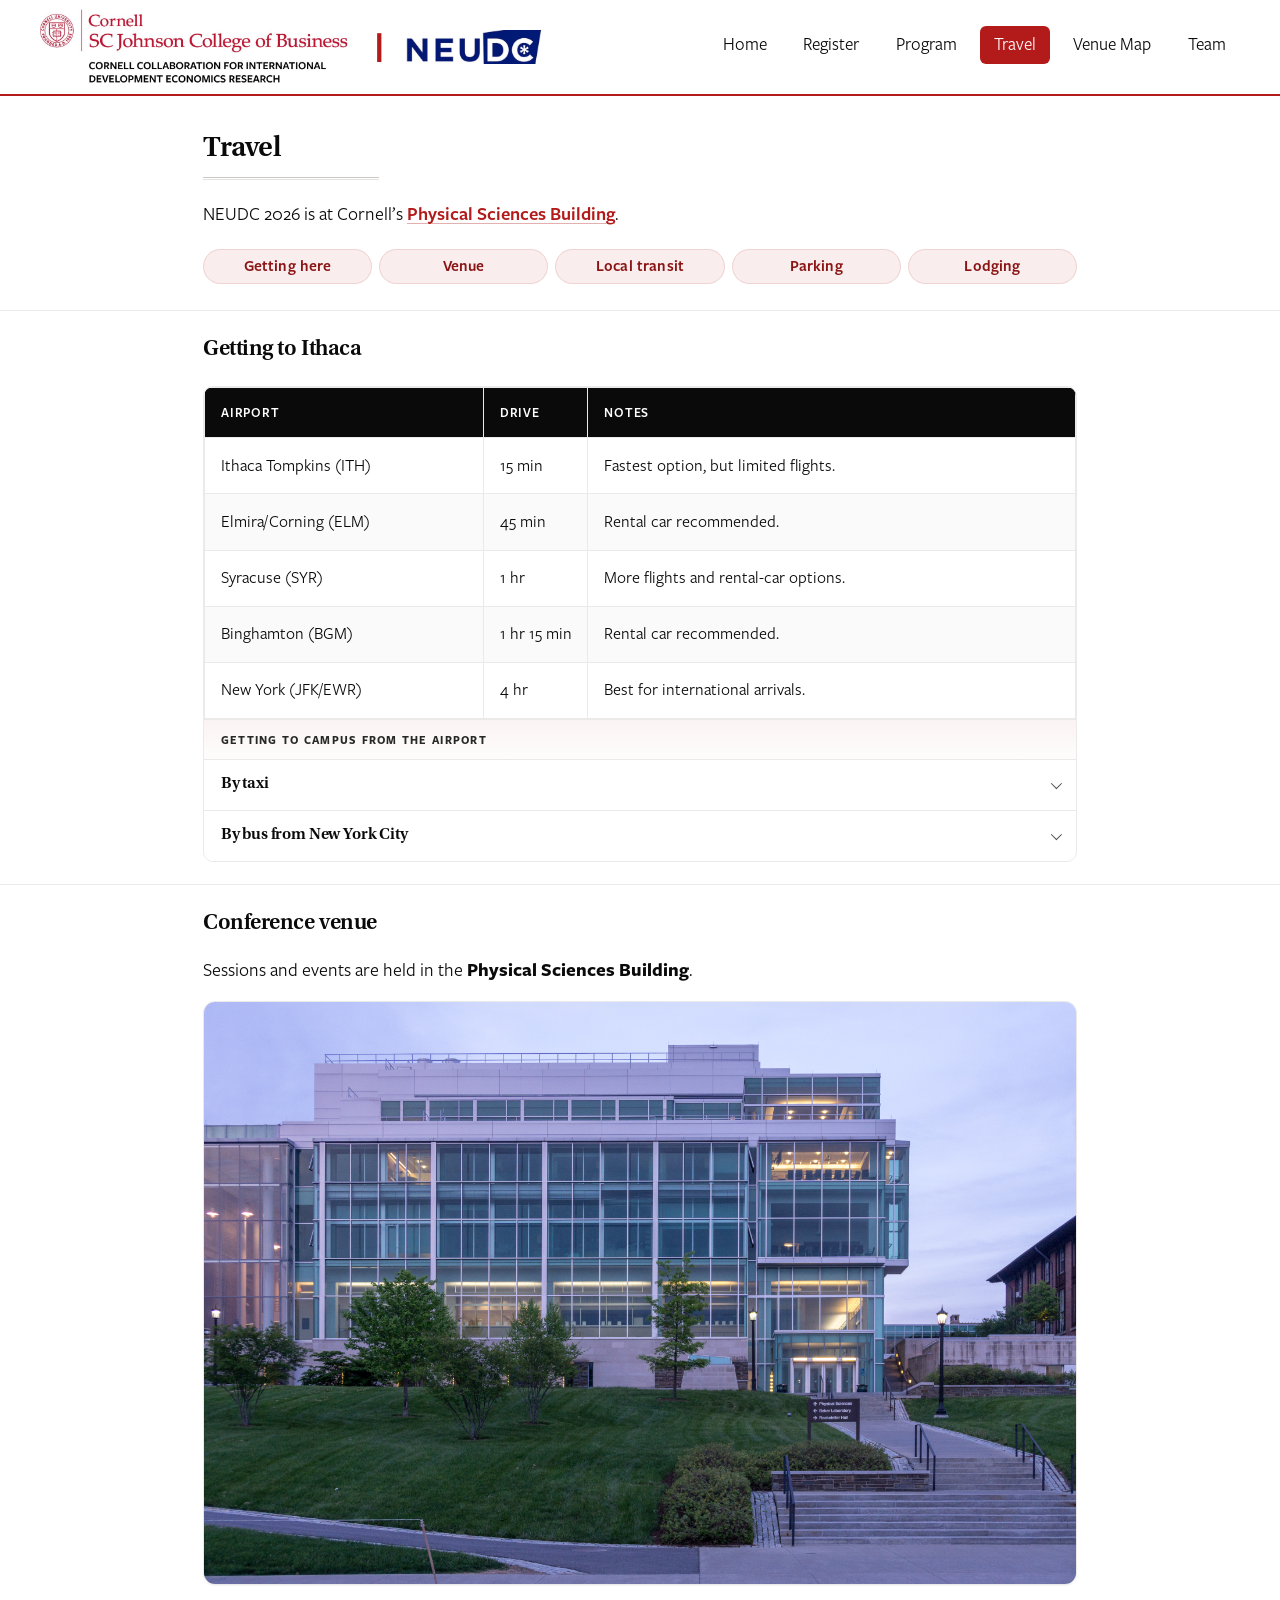
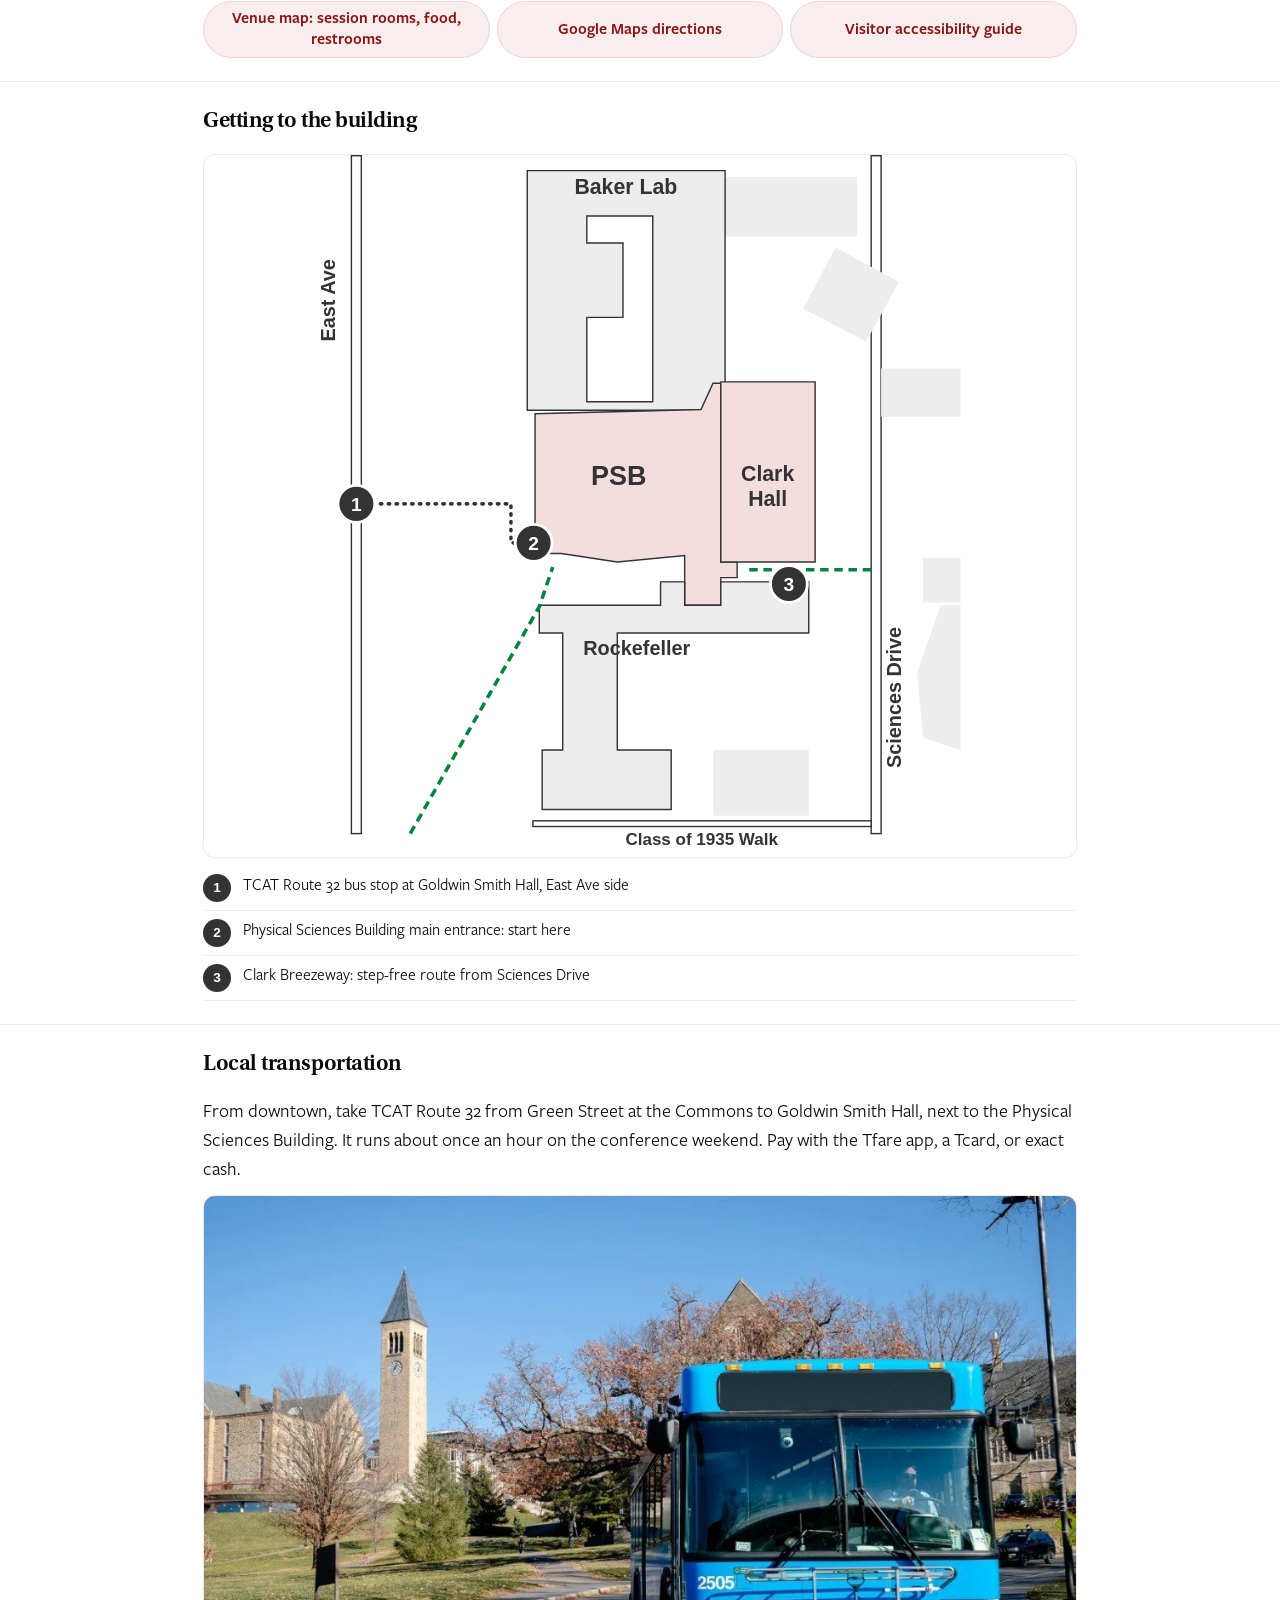
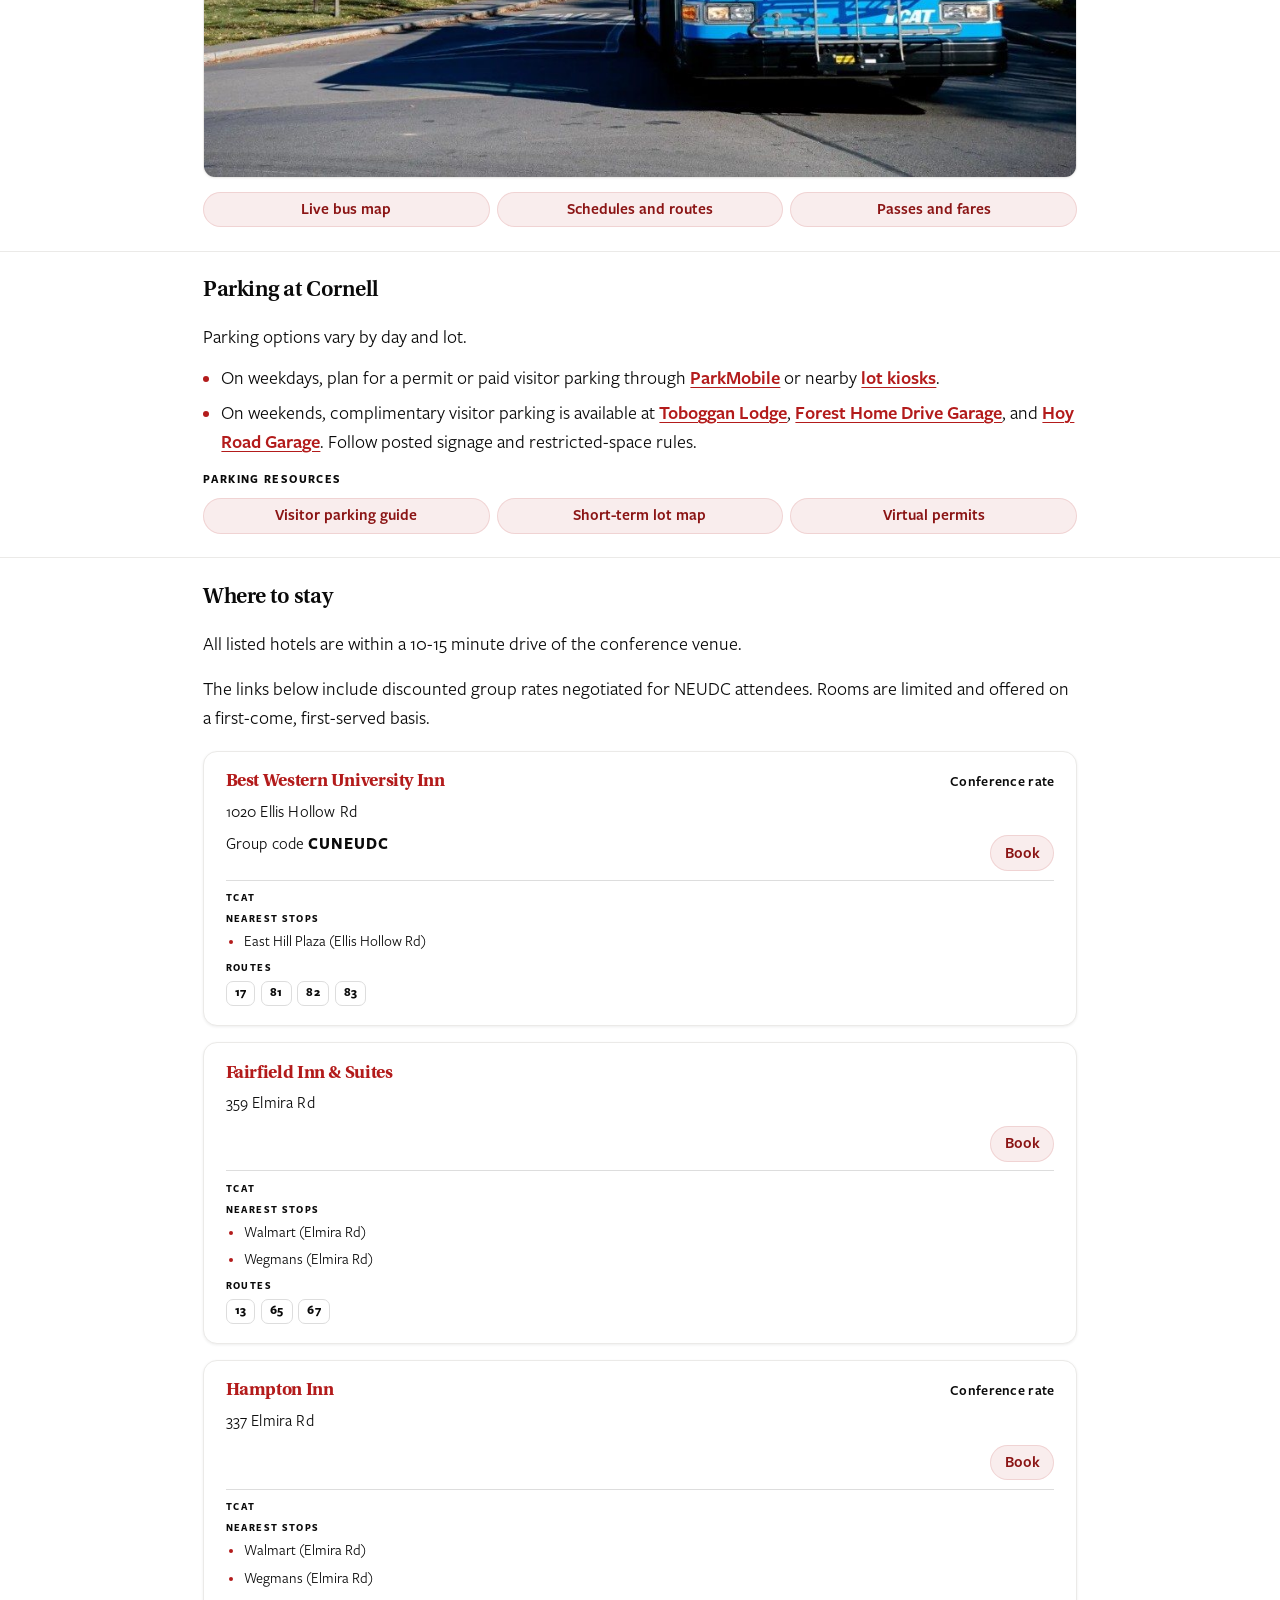
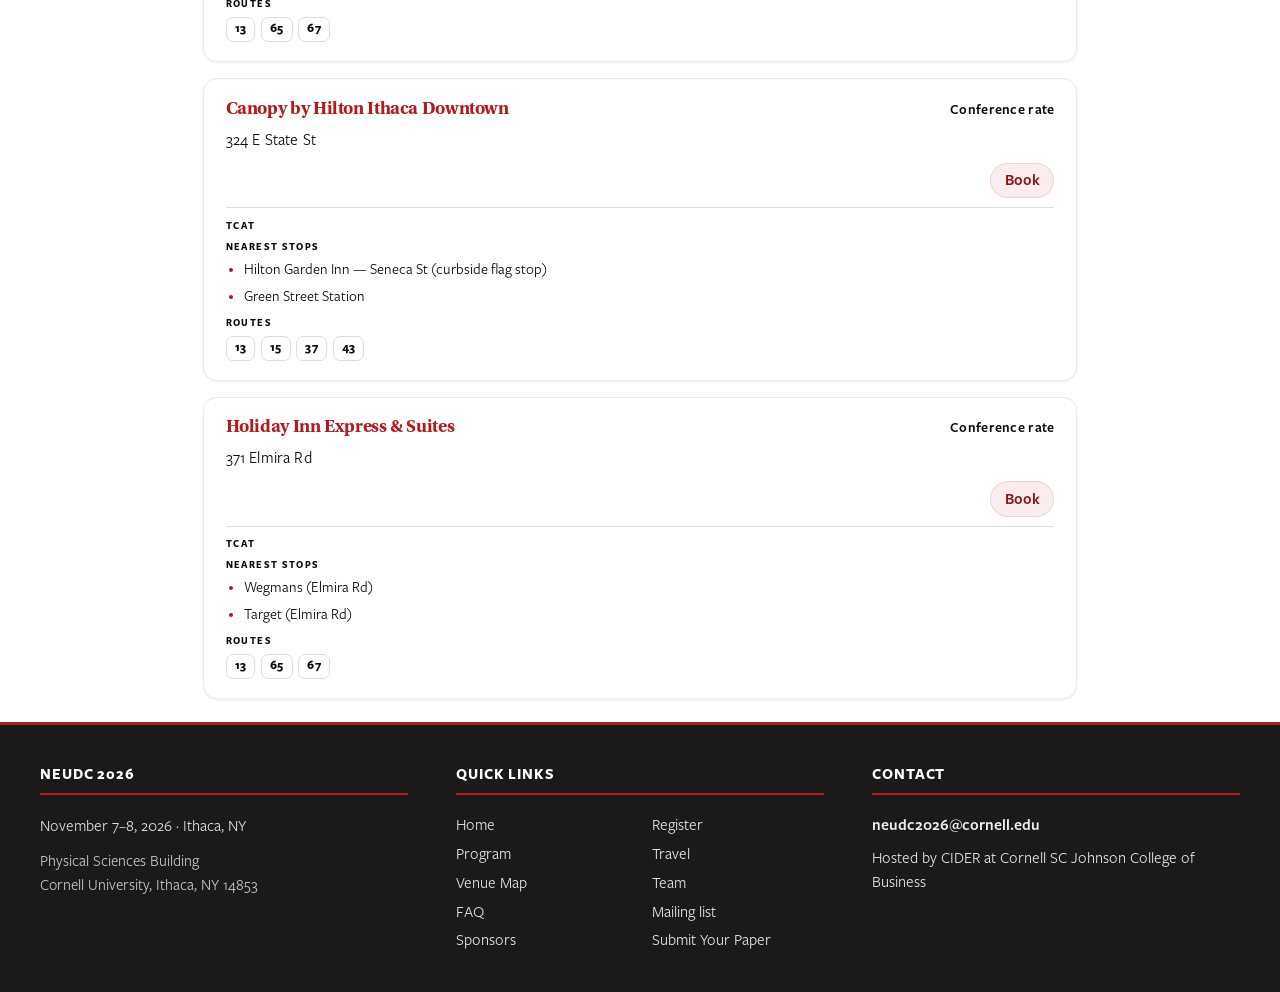
==== commit 23eb0847: "added the pages that link to the difffernt pages" ====
--- a/logistics.html
+++ b/logistics.html
@@ -3,13 +3,13 @@
 <head>
   <meta charset="utf-8">
   <meta name="viewport" content="width=device-width, initial-scale=1">
-  <title>Travel & Venue · NEUDC 2026 · Cornell University</title>
+  <title>Travel · NEUDC 2026 · Cornell University</title>
   <meta http-equiv="refresh" content="0; url=travel.html">
   <script>
     location.replace('travel.html');
   </script>
 </head>
 <body>
-  <p>This page moved to <a href="travel.html">Travel &amp; Venue</a>.</p>
+  <p>This page moved to <a href="travel.html">Travel</a>.</p>
 </body>
 </html>
